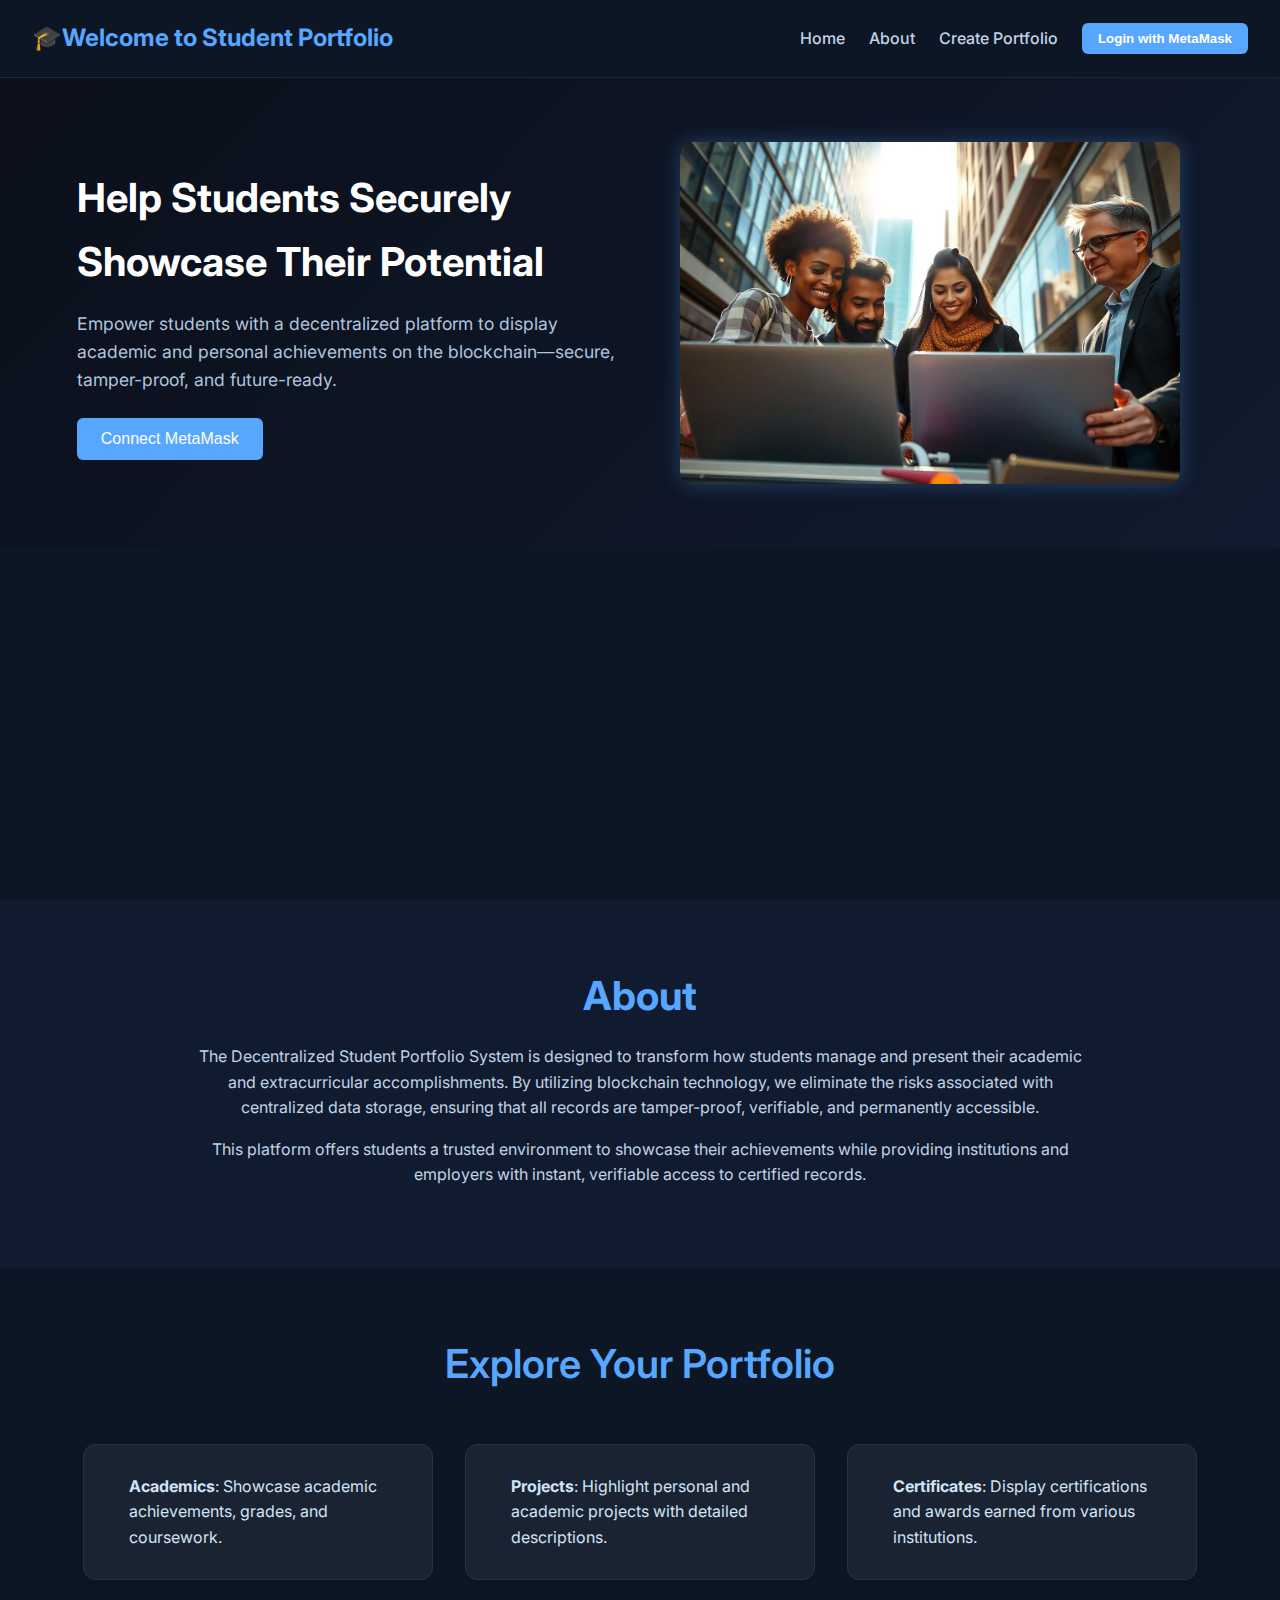
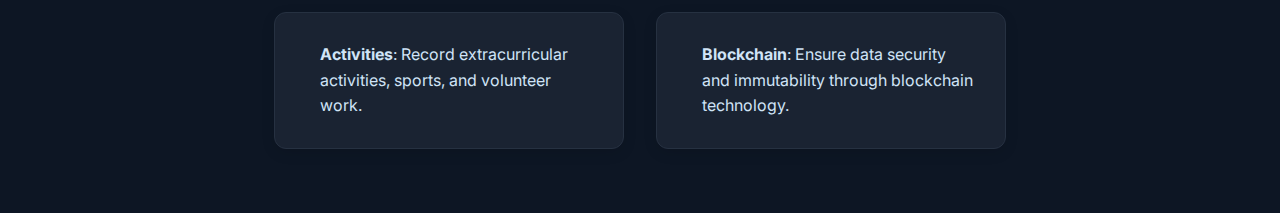
==== index.html @ 460b86a3 "Initial commit" ====
<!DOCTYPE html>
<html lang="en">
<head>
  <meta charset="UTF-8">
  <title>Decentralized Student Portfolio</title>
  <link rel="stylesheet" href="style.css">
  <link rel="preconnect" href="https://fonts.googleapis.com">
  <link href="https://fonts.googleapis.com/css2?family=Inter:wght@400;600;700&display=swap" rel="stylesheet">
  <link rel="stylesheet" href="https://cdnjs.cloudflare.com/ajax/libs/font-awesome/6.5.0/css/all.min.css" 
      integrity="sha512-papKgoRzDWxH+fZAkYZaY3FrHXjo5z1S5KxnZTtHp5abN5TcRprKVGdo4M5n5owgTZhUO+P85sc4R+19RXkTsg==" 
      crossorigin="anonymous" referrerpolicy="no-referrer" />
</head>
<body>
  <section class="homepage" id="home">
    <header class="navbar">
      <div class="logo">🎓Welcome to Student Portfolio</div>
      <nav>
        <a href="#">Home</a>
        <a href="#about">About</a>
        <a href="portfolio.html">Create Portfolio</a>
        <button id="connectWalletBtn">Login with MetaMask</button>
      </nav>
    </header>

    <section class="hero">
      <div class="hero-text">
        <h1>Help Students Securely Showcase Their Potential</h1>
        <p>Empower students with a decentralized platform to display academic and personal achievements on the blockchain—secure, tamper-proof, and future-ready.</p>
        <button id="connectWalletBtnHero">Connect MetaMask</button>
      </div>
      <div class="hero-image">
        <img src="student.jpeg" alt="Student" />
      </div>
    </section>
  </section>

  <section id="about" class="about">
    <h2><div id="about">About</div></h2>
    <p>The Decentralized Student Portfolio System is designed to transform how students manage and present their academic and extracurricular accomplishments. By utilizing blockchain technology, we eliminate the risks associated with centralized data storage, ensuring that all records are tamper-proof, verifiable, and permanently accessible.</p>
    <p>This platform offers students a trusted environment to showcase their achievements while providing institutions and employers with instant, verifiable access to certified records.</p>
  </section>
  
  <section class="cta-section">
    <h2 class="cta-heading">Explore Your Portfolio</h2>
    <div class="cta">
      <div class="feature-card">
        <i class="fas fa-book-open"></i>
        <p><strong>Academics</strong>: Showcase academic achievements, grades, and coursework.</p>
      </div>
      <div class="feature-card">
        <i class="fas fa-project-diagram"></i>
        <p><strong>Projects</strong>: Highlight personal and academic projects with detailed descriptions.</p>
      </div>
      <div class="feature-card">
        <i class="fas fa-certificate"></i>
        <p><strong>Certificates</strong>: Display certifications and awards earned from various institutions.</p>
      </div>
      <div class="feature-card">
        <i class="fas fa-running"></i>
        <p><strong>Activities</strong>: Record extracurricular activities, sports, and volunteer work.</p>
      </div>
      <div class="feature-card">
        <i class="fas fa-lock"></i>
        <p><strong>Blockchain</strong>: Ensure data security and immutability through blockchain technology.</p>
      </div>
    </div>
  </section>

  <!-- MetaMask Connection Script -->
  <script>
    let isConnecting = false;

    const connectWallet = async () => {
      if (isConnecting) return;
      isConnecting = true;
    
      if (typeof window.ethereum !== 'undefined') {
        console.log("MetaMask is available");
    
        try {
          const accounts = await window.ethereum.request({
            method: 'eth_requestAccounts'
          });
    
          const walletAddress = accounts[0];
          alert("Connected wallet: " + walletAddress);
          window.location.href = "second.html";
        } catch (error) {
          console.error("Connection error:", error);
          if (error.code === -32002) {
            alert("MetaMask is already requesting permission. Please check the MetaMask popup.");
          }
        }
      } else {
        alert("MetaMask is not installed. Please install it: https://metamask.io/download.html");
      }
    
      isConnecting = false;
    };
    
    document.getElementById("connectWalletBtn")?.addEventListener("click", connectWallet);
    document.getElementById("connectWalletBtnHero")?.addEventListener("click", connectWallet);
  </script>

  <script src="script.js"></script>
</body>
</html>
---- style.css ----
/* Reset & Base */
* {
  margin: 0;
  padding: 0;
  box-sizing: border-box;
}

body {
  font-family: 'Inter', sans-serif;
  background-color: #0a0f1a;
  color: #e0e8f0;
  line-height: 1.6;
  scroll-behavior: smooth;
}

.homepage {
  width: 100vw;           /* Full width */
  height: 100vh;          /* Full height of the viewport */
  display: flex;
  flex-direction: column;
  background-color: #0d1624; /* Optional: background color */
  color: #ffffff;
  overflow: hidden;
}
/* Navbar */
.navbar {
  display: flex;
  justify-content: space-between;
  align-items: center;
  padding: 1.2rem 2rem;
  background-color: #0d1624;
  border-bottom: 1px solid #1c2736;
  position: sticky;
  top: 0;
  z-index: 999;
}

.navbar .logo {
  font-size: 1.5rem;
  font-weight: 700;
  color: #57a6ff;
}

.navbar nav {
  display: flex;
  align-items: center;
  gap: 1.5rem;
}

.navbar nav a {
  color: #c0d3e5;
  text-decoration: none;
  font-weight: 500;
  transition: color 0.3s ease;
}

.navbar nav a:hover {
  color: #57a6ff;
}

.navbar nav button {
  padding: 0.5rem 1rem;
  background: #57a6ff;
  border: none;
  border-radius: 6px;
  color: white;
  font-weight: 600;
  cursor: pointer;
  transition: background 0.3s ease;
}

.navbar nav button:hover {
  background: #4098f7;
}

/* Hero Section */
.hero {
  display: flex;
  align-items: center;
  justify-content: space-between;
  padding: 4rem 6%;
  background: linear-gradient(135deg, #0a0f1a, #111b2f);
  gap: 2rem;
}

.hero-text {
  flex: 1;
}

.hero-text h1 {
  font-size: 2.5rem;
  color: #ffffff;
  margin-bottom: 1rem;
}

.hero-text p {
  color: #b0c4de;
  font-size: 1.1rem;
  margin-bottom: 1.5rem;
}

.hero-text button {
  background-color: #57a6ff;
  color: white;
  border: none;
  padding: 0.75rem 1.5rem;
  font-size: 1rem;
  border-radius: 6px;
  cursor: pointer;
  transition: background 0.3s;
}

.hero-text button:hover {
  background-color: #4098f7;
}

.hero-image {
  flex: 1;
  display: flex;
  justify-content: center;
}

.hero-image img {
    width: 100%;
    max-width: 500px;
    border-radius: 12px;
    box-shadow: 0 0 20px rgba(87, 166, 255, 0.3);
    transition: transform 0.3s ease;
  
}

/* About Section */
.about {
  padding: 4rem 6%;
  background-color: #111b2f;
  text-align: center;
}
#about {
  font-size:2.5rem;
}

.about h2 {
  font-size: 2rem;
  color: #57a6ff;
  margin-bottom: 1rem;
}

.about p {
  color: #c0d3e5;
  margin: 1rem 0;
  font-size: 1rem;
  max-width: 900px;
  margin-left: auto;
  margin-right: auto;
}

.about button {
  margin: 1rem 0.5rem;
  background-color: #57a6ff;
  color: white;
  border: none;
  padding: 0.6rem 1.2rem;
  font-size: 1rem;
  border-radius: 6px;
  cursor: pointer;
  transition: background 0.3s;
}

.about button:hover {
  background-color: #4098f7;
}

/* Feature Cards */
/* Section Layout */
.cta-section {
  background-color: #0d1624;
  padding: 4rem 2rem;
  text-align: center;
}

.cta-heading {
  font-size: 2.5rem;
  color: #57a6ff;
  margin-bottom: 3rem;
  font-weight: 600;
}

/* Flex layout for cards */
.cta {
  display: flex;
  flex-wrap: wrap;
  justify-content: center;
  gap: 2rem;
}

/* Feature Card */
.feature-card {
  background-color: #1a2332;
  border: 1px solid #263141;
  padding: 1.8rem;
  border-radius: 12px;
  max-width: 350px;
  display: flex;
  align-items: flex-start;
  gap: 1rem;
  color: #d0e4f7;
  box-shadow: 0 4px 14px rgba(0, 0, 0, 0.1);
  transition: transform 0.3s ease, box-shadow 0.3s ease;
}

.feature-card:hover {
  transform: translateY(-6px);
  box-shadow: 0 12px 30px rgba(87, 166, 255, 0.25);
}

.feature-card i {
  font-size: 2rem;
  color: #57a6ff;
  flex-shrink: 0;
}

.feature-card p {
  margin: 0;
  font-size: 1rem;
  line-height: 1.6;
  text-align: left;
}

/* Responsive for mobile */
@media (max-width: 768px) {
  .cta {
    flex-direction: column;
    align-items: center;
  }

  .feature-card {
    width: 100%;
    max-width: 90%;
    flex-direction: column;
    align-items: center;
    text-align: center;
  }

  .feature-card p {
    text-align: center;
  }
}
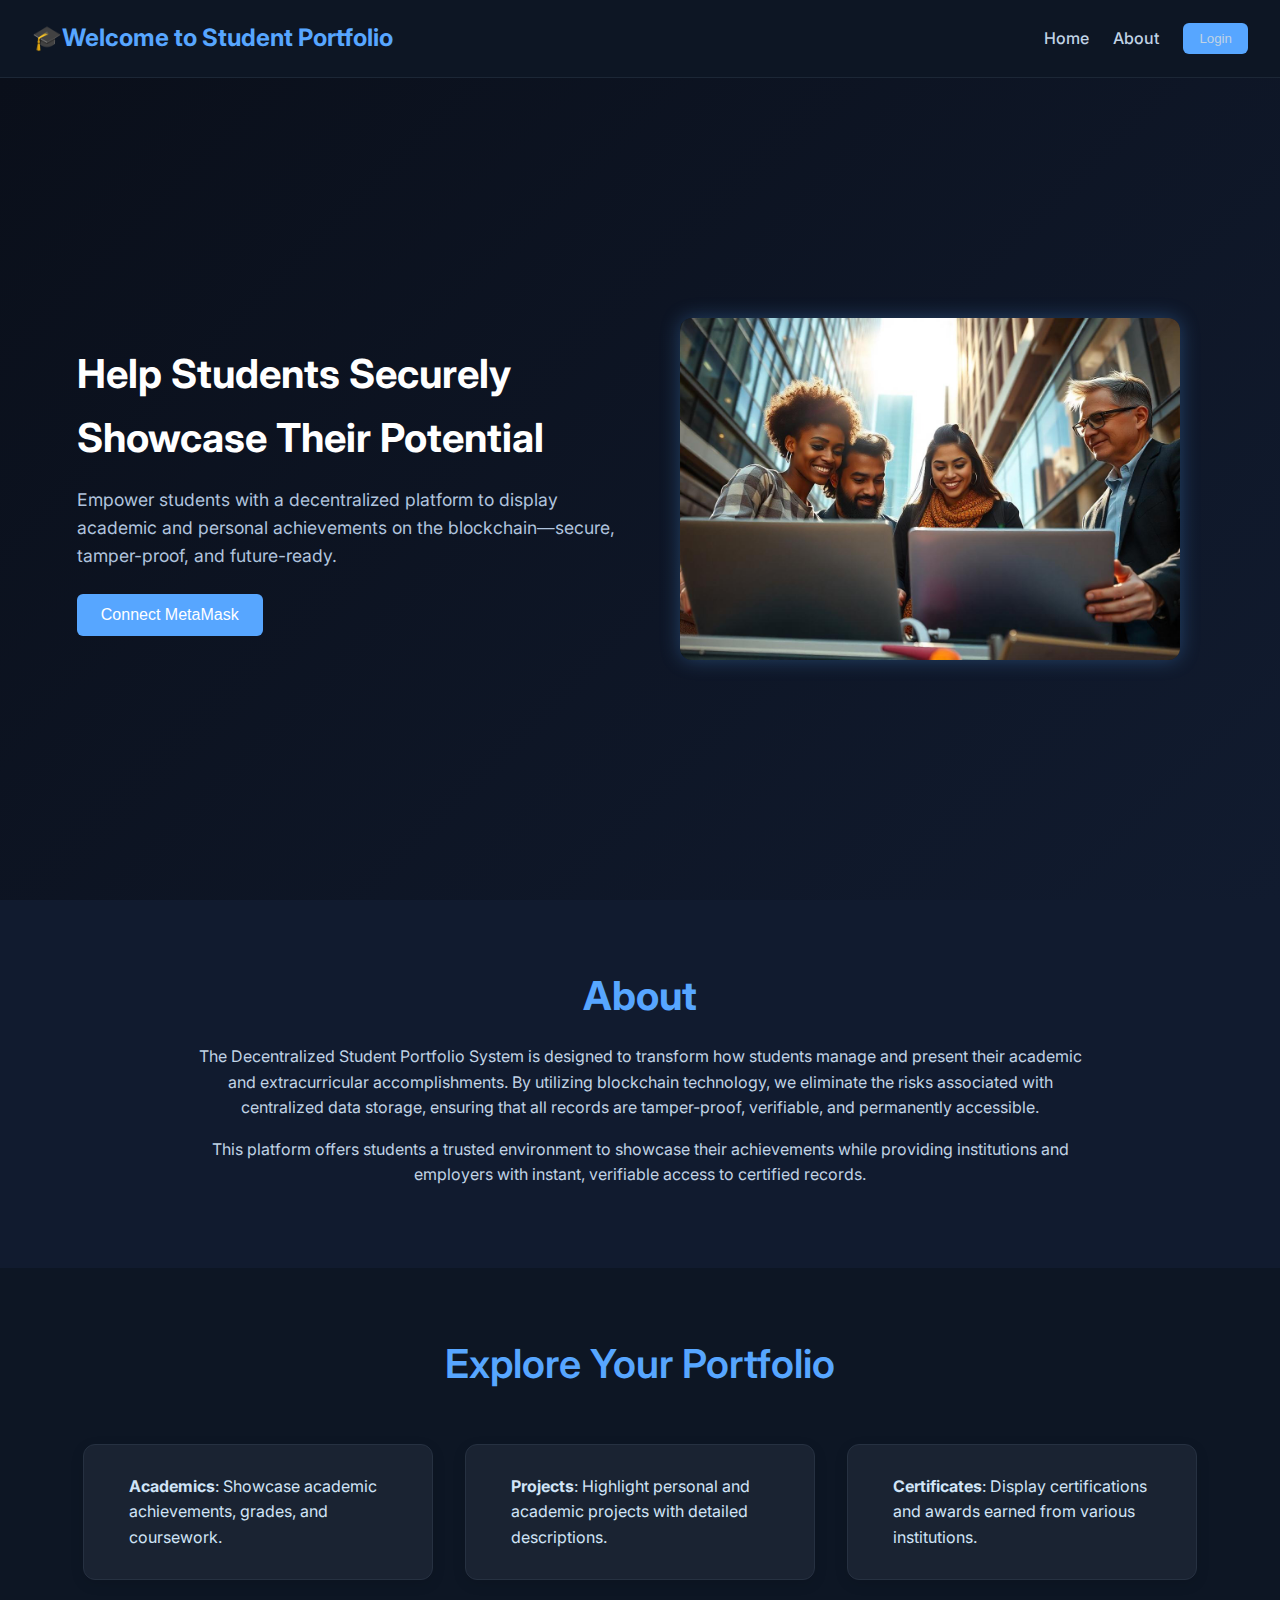
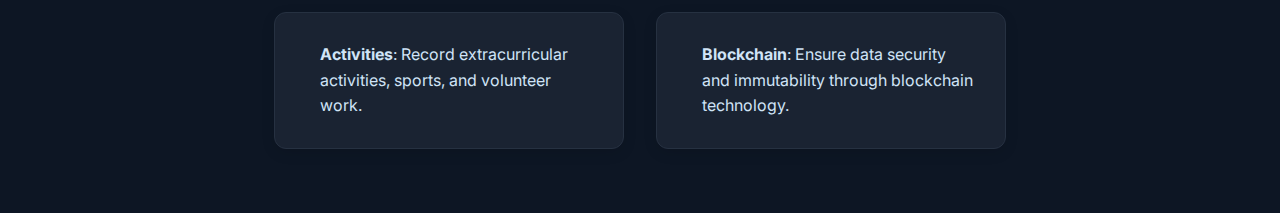
==== commit f88e9d77: "Added files" ====
--- a/index.html
+++ b/index.html
@@ -17,8 +17,8 @@
       <nav>
         <a href="#">Home</a>
         <a href="#about">About</a>
-        <a href="portfolio.html">Create Portfolio</a>
-        <button id="connectWalletBtn">Login with MetaMask</button>
+       <button> <b><a href="login.html">Login</a> </b> </button>
+        <!-- <button id="connectWalletBtn">Login with MetaMask</button> -->
       </nav>
     </header>
 
--- a/style.css
+++ b/style.css
@@ -11,17 +11,54 @@
   color: #e0e8f0;
   line-height: 1.6;
   scroll-behavior: smooth;
-}
-
+  overflow-x: hidden;
+}
+
+/* ANIMATION KEYFRAMES */
+@keyframes fadeSlideDown {
+  0% {
+    opacity: 0;
+    transform: translateY(-30px);
+  }
+  100% {
+    opacity: 1;
+    transform: translateY(0);
+  }
+}
+
+@keyframes fadeSlideRight {
+  0% {
+    opacity: 0;
+    transform: translateX(-30px);
+  }
+  100% {
+    opacity: 1;
+    transform: translateX(0);
+  }
+}
+
+@keyframes fadeInUp {
+  0% {
+    opacity: 0;
+    transform: translateY(40px);
+  }
+  100% {
+    opacity: 1;
+    transform: translateY(0);
+  }
+}
+
+/* Homepage */
 .homepage {
-  width: 100vw;           /* Full width */
-  height: 100vh;          /* Full height of the viewport */
+  width: 100vw;
+  height: 100vh;
   display: flex;
   flex-direction: column;
-  background-color: #0d1624; /* Optional: background color */
+  background-color: #0d1624;
   color: #ffffff;
   overflow: hidden;
 }
+
 /* Navbar */
 .navbar {
   display: flex;
@@ -33,6 +70,7 @@
   position: sticky;
   top: 0;
   z-index: 999;
+  animation: fadeSlideDown 0.8s ease-out;
 }
 
 .navbar .logo {
@@ -81,6 +119,9 @@
   padding: 4rem 6%;
   background: linear-gradient(135deg, #0a0f1a, #111b2f);
   gap: 2rem;
+  width: 100vw;
+  height: 100vh;
+  animation: fadeSlideRight 1s ease-in-out;
 }
 
 .hero-text {
@@ -121,12 +162,15 @@
 }
 
 .hero-image img {
-    width: 100%;
-    max-width: 500px;
-    border-radius: 12px;
-    box-shadow: 0 0 20px rgba(87, 166, 255, 0.3);
-    transition: transform 0.3s ease;
-  
+  width: 100%;
+  max-width: 500px;
+  border-radius: 12px;
+  box-shadow: 0 0 20px rgba(87, 166, 255, 0.3);
+  transition: transform 0.4s ease;
+}
+
+.hero-image img:hover {
+  transform: scale(1.05);
 }
 
 /* About Section */
@@ -134,9 +178,10 @@
   padding: 4rem 6%;
   background-color: #111b2f;
   text-align: center;
+  animation: fadeInUp 1s ease;
 }
 #about {
-  font-size:2.5rem;
+  font-size: 2.5rem;
 }
 
 .about h2 {
@@ -170,12 +215,12 @@
   background-color: #4098f7;
 }
 
-/* Feature Cards */
-/* Section Layout */
+/* CTA Section */
 .cta-section {
   background-color: #0d1624;
   padding: 4rem 2rem;
   text-align: center;
+  animation: fadeInUp 1s ease;
 }
 
 .cta-heading {
@@ -206,6 +251,7 @@
   color: #d0e4f7;
   box-shadow: 0 4px 14px rgba(0, 0, 0, 0.1);
   transition: transform 0.3s ease, box-shadow 0.3s ease;
+  animation: fadeInUp 1s ease;
 }
 
 .feature-card:hover {
@@ -245,6 +291,3 @@
     text-align: center;
   }
 }
-
-
-
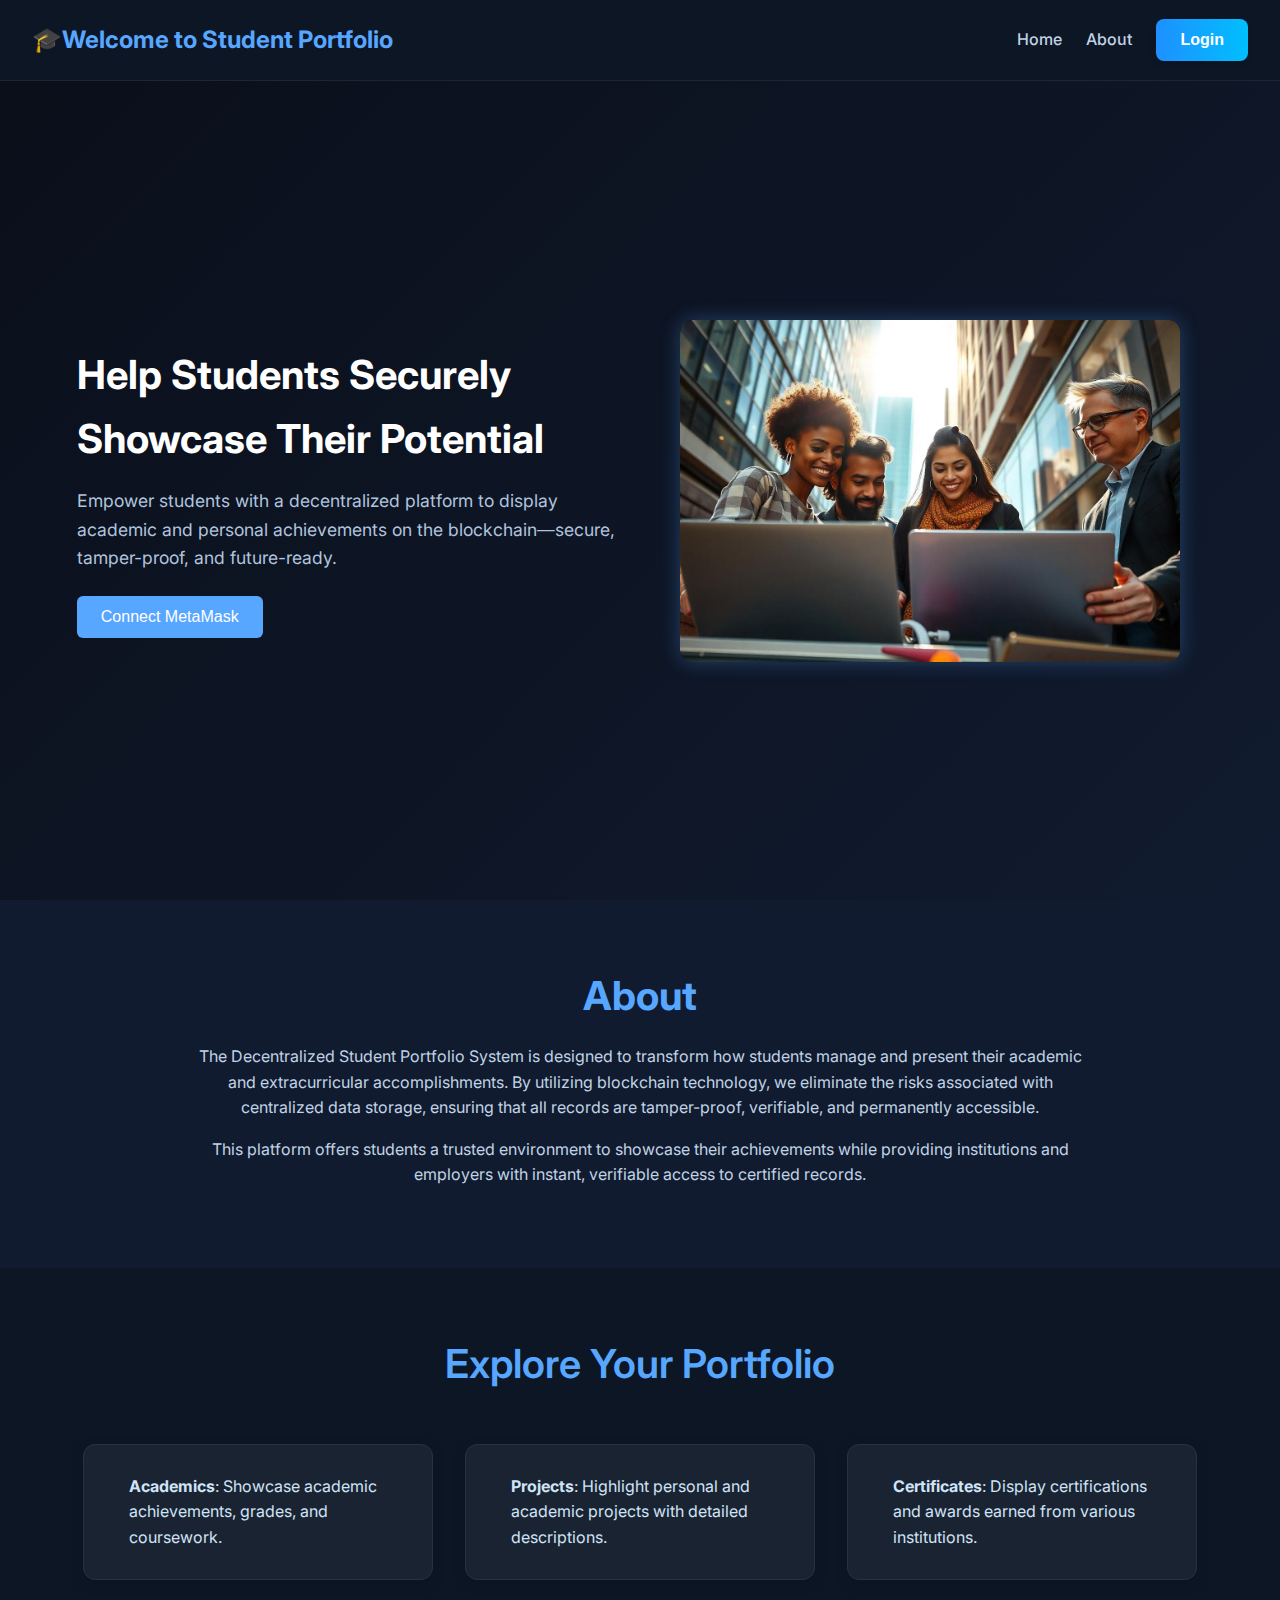
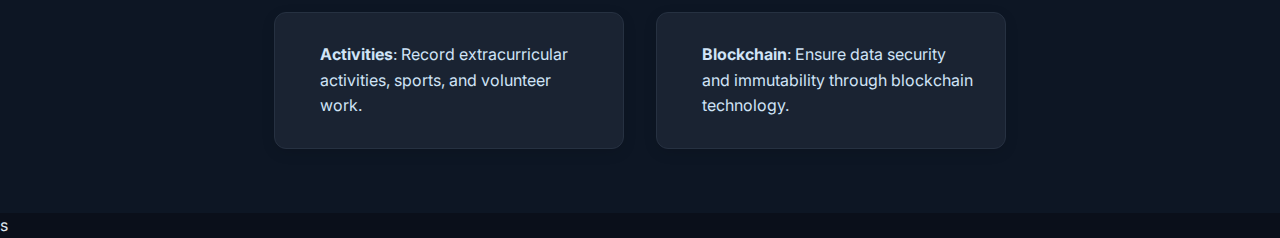
==== commit b4172f66: "Modified files" ====
--- a/index.html
+++ b/index.html
@@ -17,7 +17,10 @@
       <nav>
         <a href="#">Home</a>
         <a href="#about">About</a>
-       <button> <b><a href="login.html">Login</a> </b> </button>
+        <button style="background: linear-gradient(90deg, #1e90ff, #00bfff); border: none; padding: 12px 24px; border-radius: 8px; cursor: pointer; box-shadow: 0 4px 6px rgba(0,0,0,0.1); font-size: 16px;">
+          <a href="login.html" style="text-decoration: none; color: white; font-weight: bold;">Login</a>
+        </button>
+        
         <!-- <button id="connectWalletBtn">Login with MetaMask</button> -->
       </nav>
     </header>
@@ -105,4 +108,4 @@
   <script src="script.js"></script>
 </body>
 </html>
-
+s